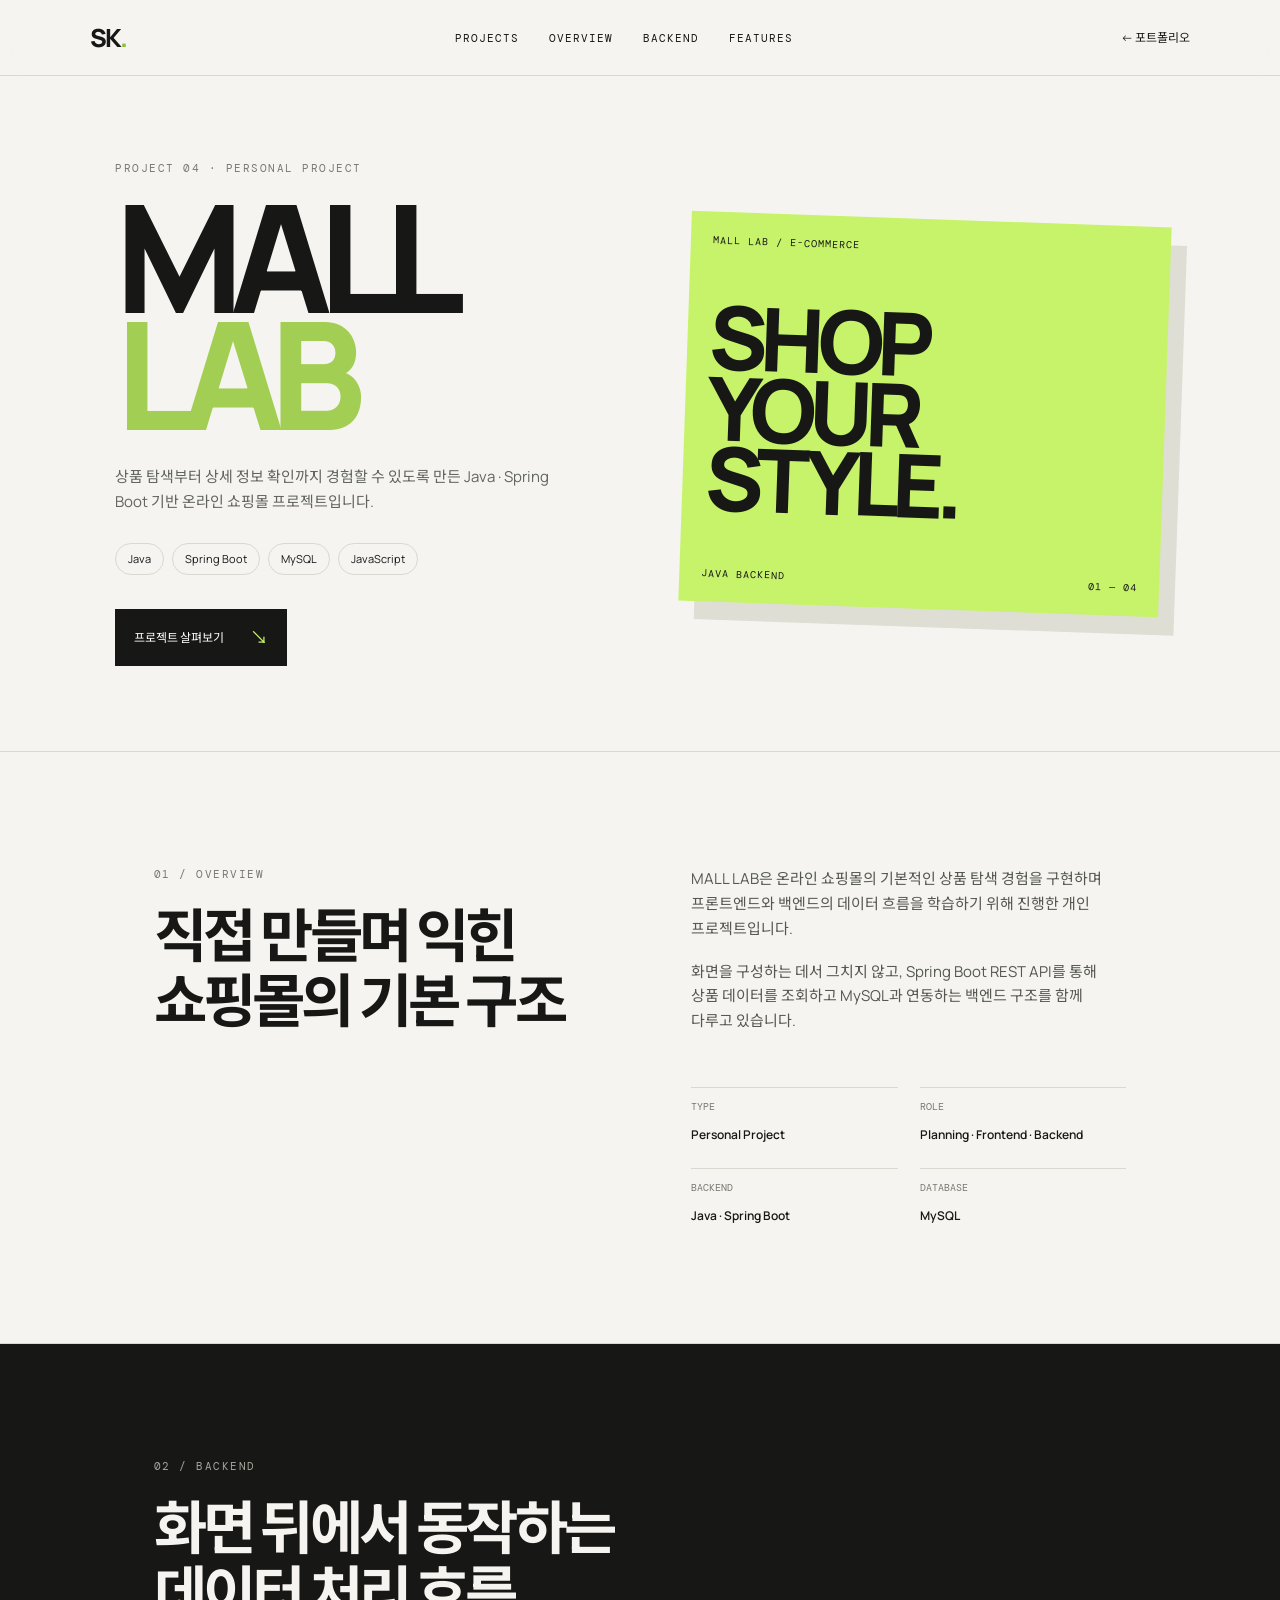
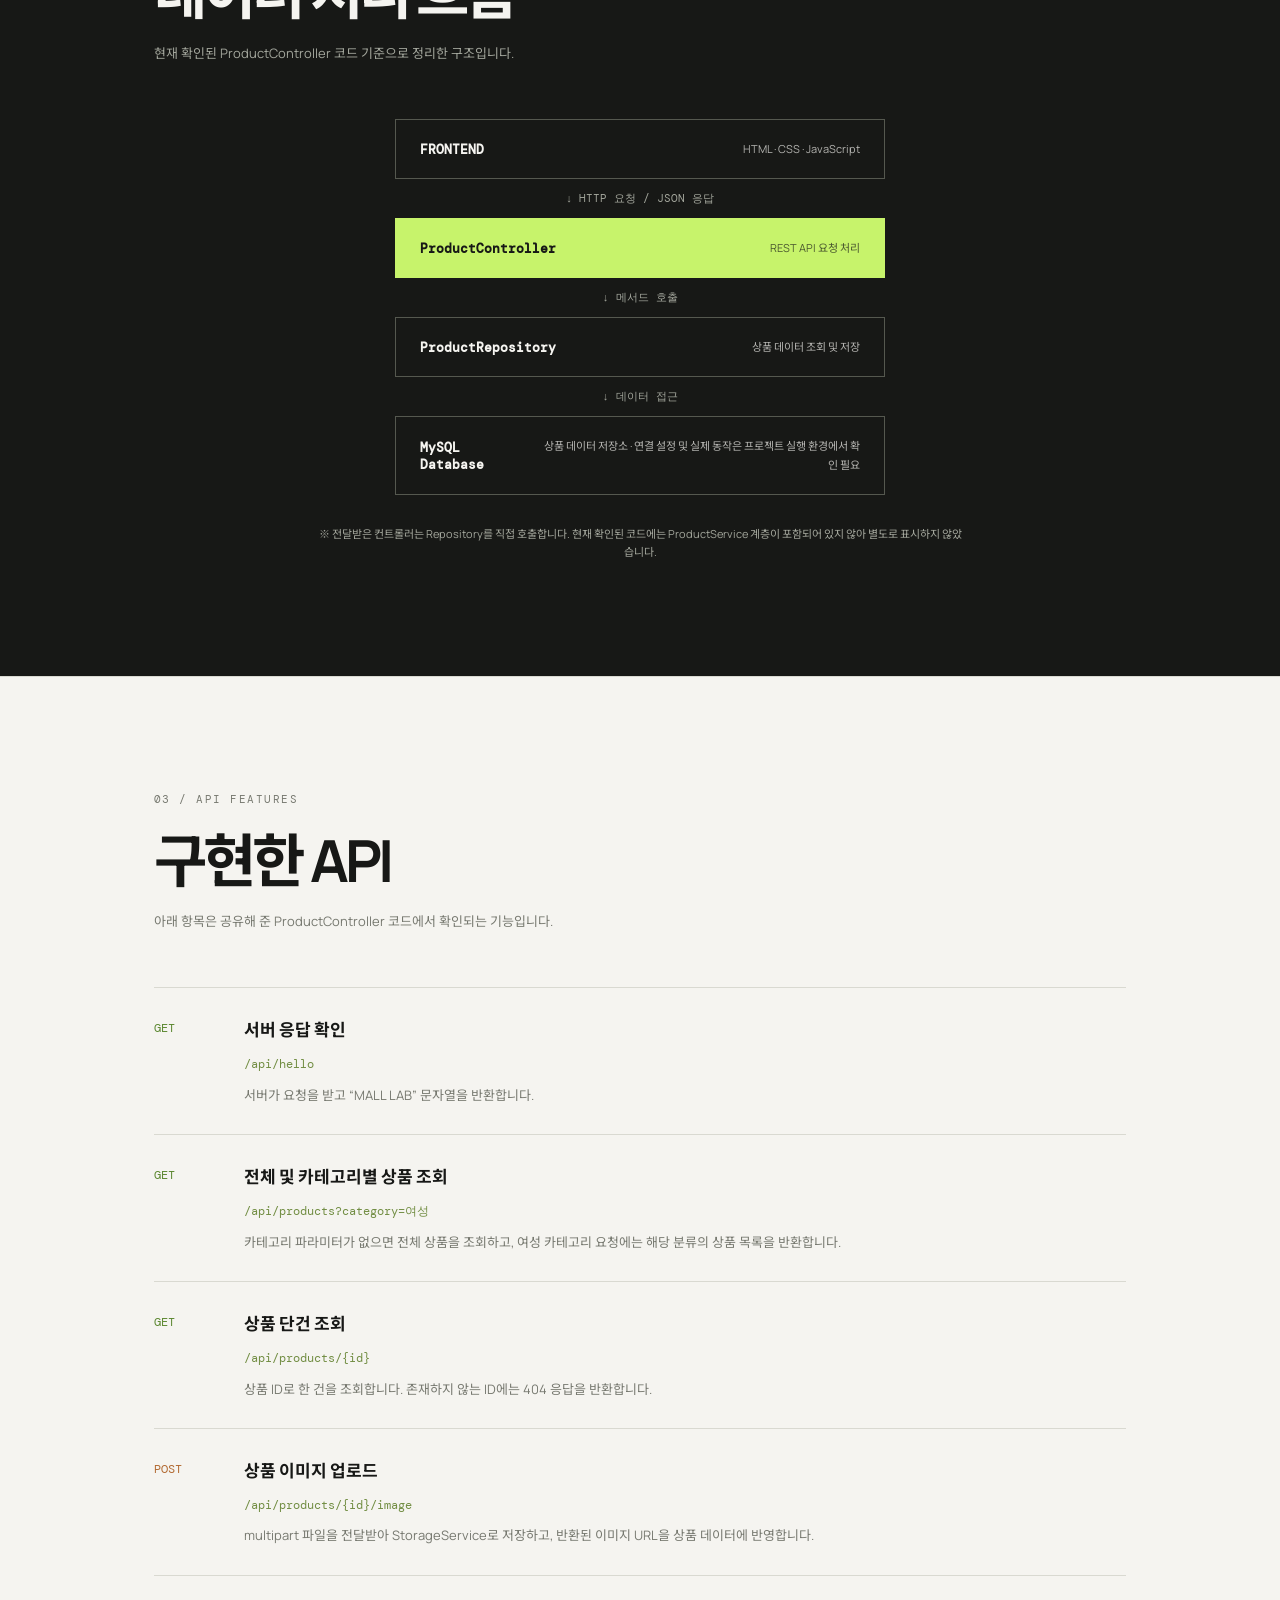
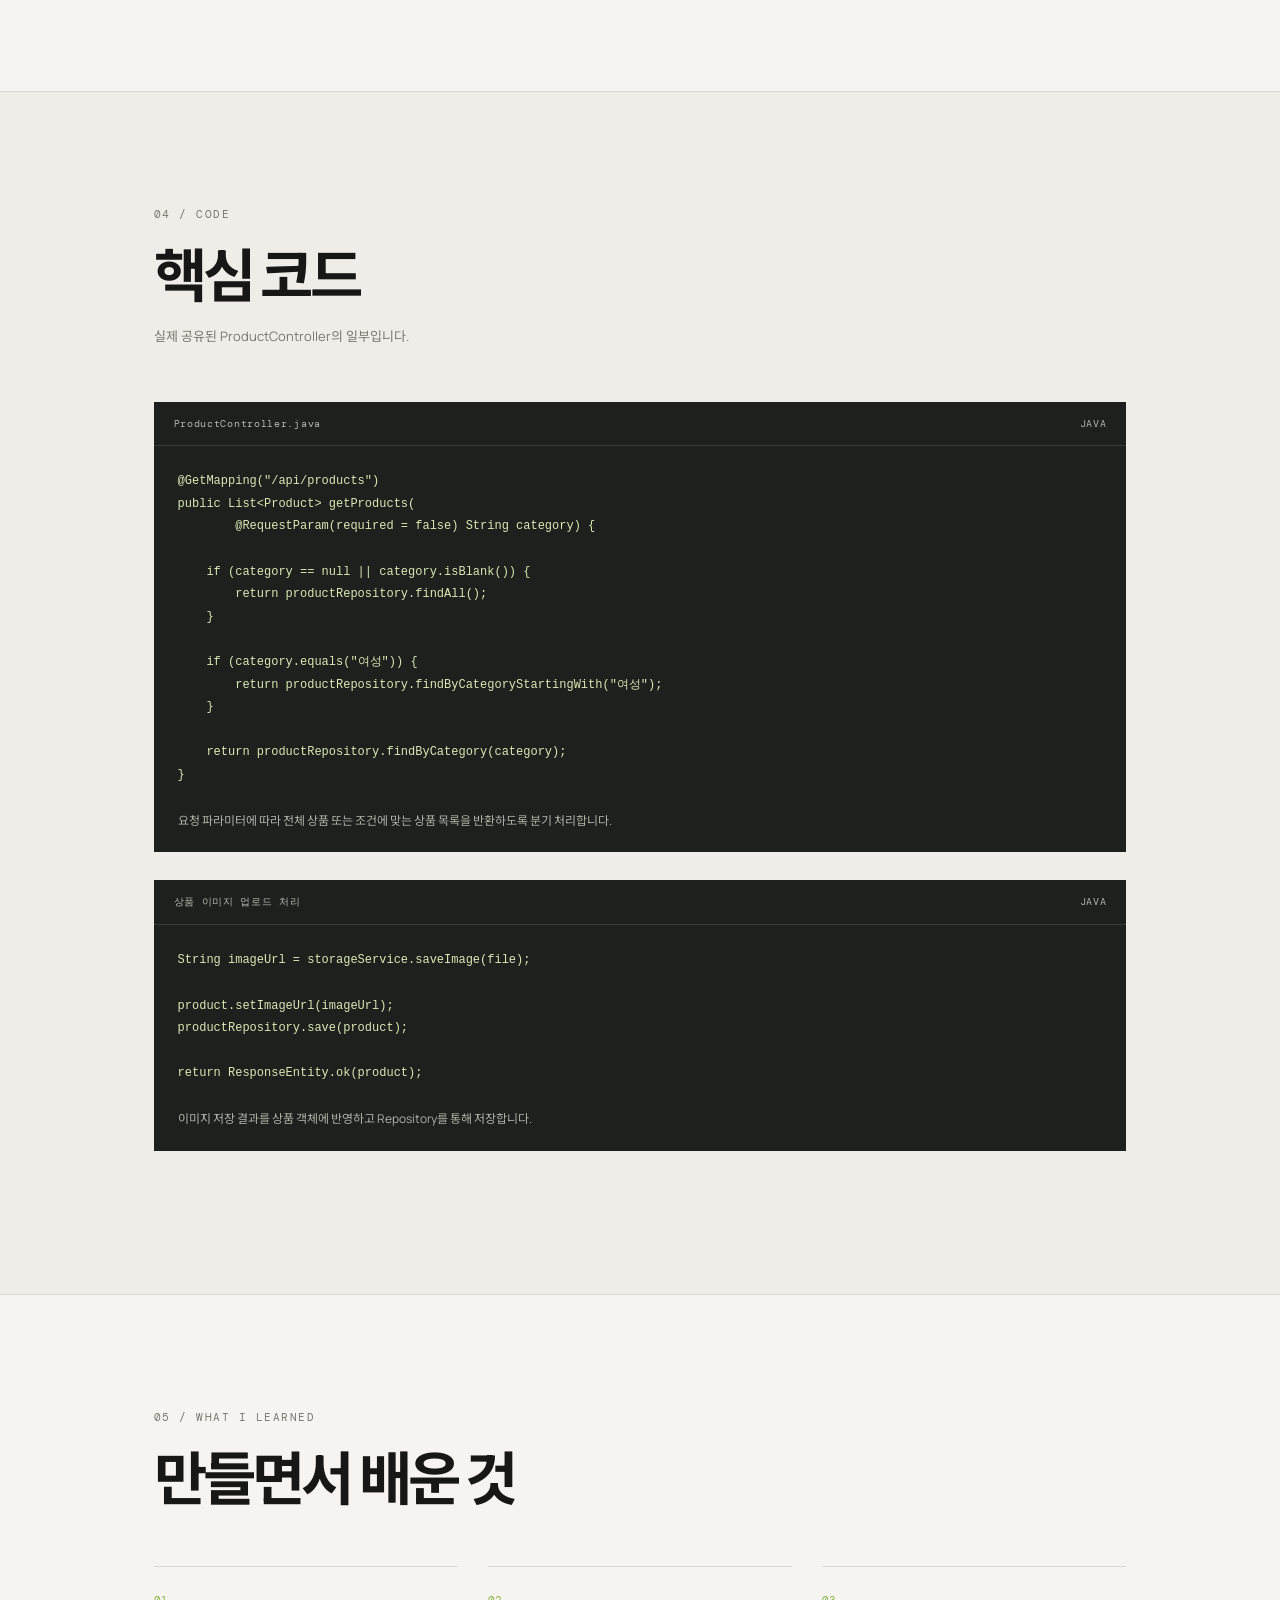
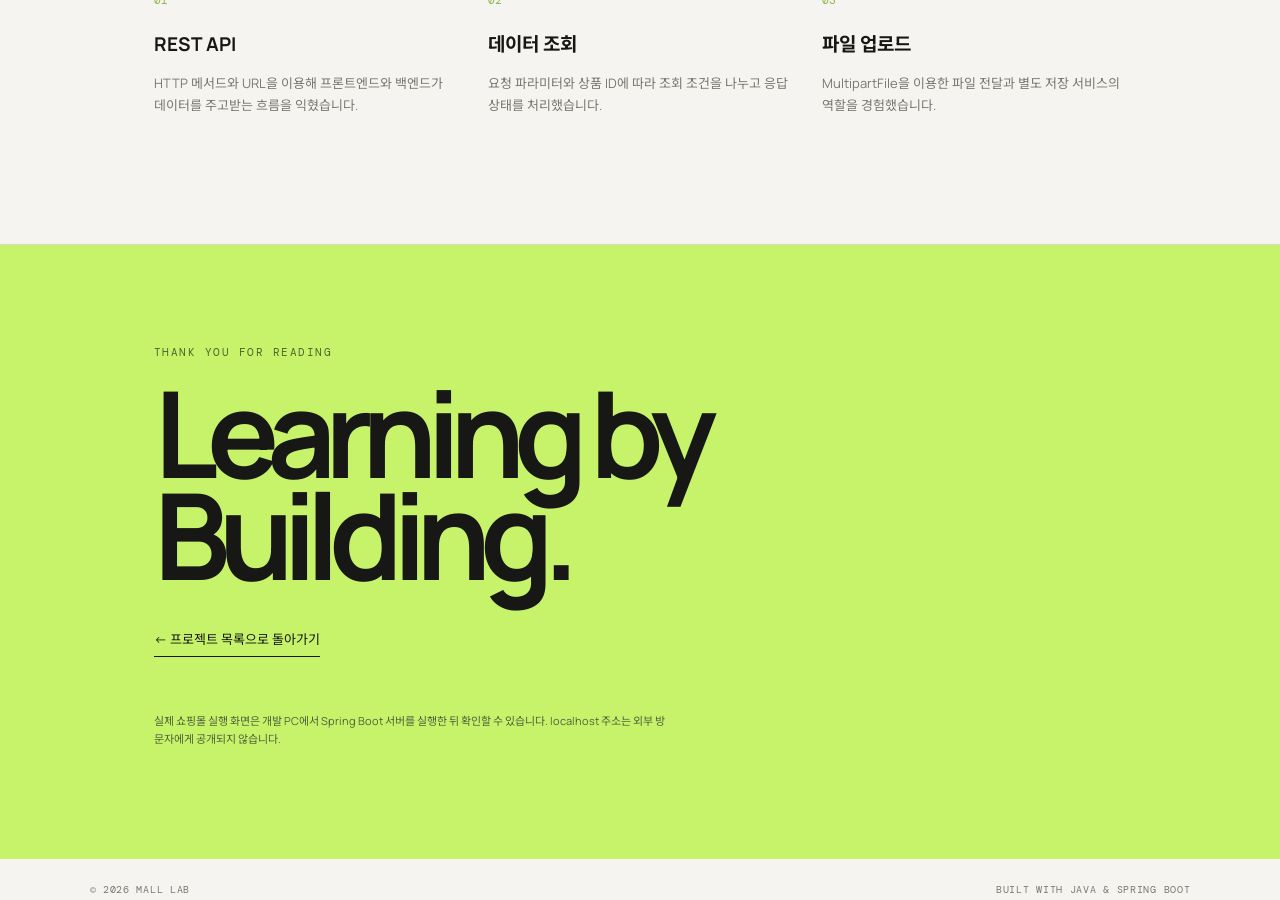
==== malllab.html @ 748548b7 "Add files via upload" ====
<!DOCTYPE html>
<html lang="ko">
<head>
  <meta charset="UTF-8">
  <meta name="viewport" content="width=device-width, initial-scale=1.0">
  <meta name="description" content="MALL LAB - Java Spring Boot 기반 온라인 쇼핑몰 포트폴리오">
  <title>MALL LAB | Project Detail</title>
  <link rel="stylesheet" href="malllab.css">
</head>
<body>
  <header class="site-header">
    <a class="brand" href="index.html" aria-label="포트폴리오 홈">SK<span>.</span></a>
    <nav>
      <a href="index.html#projects">PROJECTS</a>
      <a href="#overview">OVERVIEW</a>
      <a href="#backend">BACKEND</a>
      <a href="#features">FEATURES</a>
    </nav>
    <a class="back-link" href="index.html#projects">← 포트폴리오</a>
  </header>

  <main>
    <section class="hero">
      <div class="hero-copy">
        <p class="eyebrow">PROJECT 04 · PERSONAL PROJECT</p>
        <h1>MALL<br><span>LAB</span></h1>
        <p class="hero-description">
          상품 탐색부터 상세 정보 확인까지 경험할 수 있도록 만든
          Java · Spring Boot 기반 온라인 쇼핑몰 프로젝트입니다.
        </p>
        <div class="hero-tags">
          <span>Java</span><span>Spring Boot</span><span>MySQL</span><span>JavaScript</span>
        </div>
        <a class="primary-link" href="#overview">프로젝트 살펴보기 <span>↘</span></a>
      </div>
      <div class="hero-art" aria-label="MALL LAB 프로젝트 타이포그래피">
        <div class="art-top">MALL LAB / E-COMMERCE</div>
        <div class="art-word">SHOP<br>YOUR<br>STYLE.</div>
        <div class="art-bottom"><span>JAVA BACKEND</span><span>01 — 04</span></div>
      </div>
    </section>

    <section class="section intro" id="overview">
      <div class="section-heading">
        <p class="eyebrow">01 / OVERVIEW</p>
        <h2>직접 만들며 익힌<br>쇼핑몰의 기본 구조</h2>
      </div>
      <div class="intro-copy">
        <p>
          MALL LAB은 온라인 쇼핑몰의 기본적인 상품 탐색 경험을 구현하며
          프론트엔드와 백엔드의 데이터 흐름을 학습하기 위해 진행한 개인 프로젝트입니다.
        </p>
        <p>
          화면을 구성하는 데서 그치지 않고, Spring Boot REST API를 통해
          상품 데이터를 조회하고 MySQL과 연동하는 백엔드 구조를 함께 다루고 있습니다.
        </p>
      </div>
      <div class="meta-grid">
        <div><span>TYPE</span><strong>Personal Project</strong></div>
        <div><span>ROLE</span><strong>Planning · Frontend · Backend</strong></div>
        <div><span>BACKEND</span><strong>Java · Spring Boot</strong></div>
        <div><span>DATABASE</span><strong>MySQL</strong></div>
      </div>
    </section>

    <section class="section dark-section" id="backend">
      <div class="section-heading">
        <p class="eyebrow">02 / BACKEND</p>
        <h2>화면 뒤에서 동작하는<br>데이터 처리 흐름</h2>
        <p class="section-lead">현재 확인된 ProductController 코드 기준으로 정리한 구조입니다.</p>
      </div>
      <div class="architecture">
        <div class="arch-node"><b>FRONTEND</b><small>HTML · CSS · JavaScript</small></div>
        <div class="arch-arrow">↓ HTTP 요청 / JSON 응답</div>
        <div class="arch-node active"><b>ProductController</b><small>REST API 요청 처리</small></div>
        <div class="arch-arrow">↓ 메서드 호출</div>
        <div class="arch-node"><b>ProductRepository</b><small>상품 데이터 조회 및 저장</small></div>
        <div class="arch-arrow">↓ 데이터 접근</div>
        <div class="arch-node"><b>MySQL Database</b><small>상품 데이터 저장소 · 연결 설정 및 실제 동작은 프로젝트 실행 환경에서 확인 필요</small></div>
      </div>
      <p class="note">※ 전달받은 컨트롤러는 Repository를 직접 호출합니다. 현재 확인된 코드에는 ProductService 계층이 포함되어 있지 않아 별도로 표시하지 않았습니다.</p>
    </section>

    <section class="section" id="features">
      <div class="section-heading">
        <p class="eyebrow">03 / API FEATURES</p>
        <h2>구현한 API</h2>
        <p class="section-lead">아래 항목은 공유해 준 ProductController 코드에서 확인되는 기능입니다.</p>
      </div>
      <div class="api-list">
        <article class="api-card">
          <div class="api-method">GET</div>
          <div><h3>서버 응답 확인</h3><code>/api/hello</code><p>서버가 요청을 받고 “MALL LAB” 문자열을 반환합니다.</p></div>
        </article>
        <article class="api-card">
          <div class="api-method">GET</div>
          <div><h3>전체 및 카테고리별 상품 조회</h3><code>/api/products?category=여성</code><p>카테고리 파라미터가 없으면 전체 상품을 조회하고, 여성 카테고리 요청에는 해당 분류의 상품 목록을 반환합니다.</p></div>
        </article>
        <article class="api-card">
          <div class="api-method">GET</div>
          <div><h3>상품 단건 조회</h3><code>/api/products/{id}</code><p>상품 ID로 한 건을 조회합니다. 존재하지 않는 ID에는 404 응답을 반환합니다.</p></div>
        </article>
        <article class="api-card">
          <div class="api-method post">POST</div>
          <div><h3>상품 이미지 업로드</h3><code>/api/products/{id}/image</code><p>multipart 파일을 전달받아 StorageService로 저장하고, 반환된 이미지 URL을 상품 데이터에 반영합니다.</p></div>
        </article>
      </div>
    </section>

    <section class="section code-section">
      <div class="section-heading">
        <p class="eyebrow">04 / CODE</p>
        <h2>핵심 코드</h2>
        <p class="section-lead">실제 공유된 ProductController의 일부입니다.</p>
      </div>
      <div class="code-card">
        <div class="code-title"><span>ProductController.java</span><span>JAVA</span></div>
        <pre><code>@GetMapping("/api/products")
public List&lt;Product&gt; getProducts(
        @RequestParam(required = false) String category) {

    if (category == null || category.isBlank()) {
        return productRepository.findAll();
    }

    if (category.equals("여성")) {
        return productRepository.findByCategoryStartingWith("여성");
    }

    return productRepository.findByCategory(category);
}</code></pre>
        <p>요청 파라미터에 따라 전체 상품 또는 조건에 맞는 상품 목록을 반환하도록 분기 처리합니다.</p>
      </div>
      <div class="code-card">
        <div class="code-title"><span>상품 이미지 업로드 처리</span><span>JAVA</span></div>
        <pre><code>String imageUrl = storageService.saveImage(file);

product.setImageUrl(imageUrl);
productRepository.save(product);

return ResponseEntity.ok(product);</code></pre>
        <p>이미지 저장 결과를 상품 객체에 반영하고 Repository를 통해 저장합니다.</p>
      </div>
    </section>

    <section class="section learning">
      <div class="section-heading">
        <p class="eyebrow">05 / WHAT I LEARNED</p>
        <h2>만들면서 배운 것</h2>
      </div>
      <div class="learning-grid">
        <article><span>01</span><h3>REST API</h3><p>HTTP 메서드와 URL을 이용해 프론트엔드와 백엔드가 데이터를 주고받는 흐름을 익혔습니다.</p></article>
        <article><span>02</span><h3>데이터 조회</h3><p>요청 파라미터와 상품 ID에 따라 조회 조건을 나누고 응답 상태를 처리했습니다.</p></article>
        <article><span>03</span><h3>파일 업로드</h3><p>MultipartFile을 이용한 파일 전달과 별도 저장 서비스의 역할을 경험했습니다.</p></article>
      </div>
    </section>

    <section class="closing">
      <p class="eyebrow">THANK YOU FOR READING</p>
      <h2>Learning by<br>Building.</h2>
      <a href="index.html#projects">← 프로젝트 목록으로 돌아가기</a>
      <p class="local-note">실제 쇼핑몰 실행 화면은 개발 PC에서 Spring Boot 서버를 실행한 뒤 확인할 수 있습니다. localhost 주소는 외부 방문자에게 공개되지 않습니다.</p>
    </section>
  </main>
  <footer><span>© 2026 MALL LAB</span><span>BUILT WITH JAVA & SPRING BOOT</span></footer>
  <script src="malllab.js"></script>
</body>
</html>
---- malllab.css ----
@import url('https://fonts.googleapis.com/css2?family=DM+Mono:wght@400;500&family=Manrope:wght@400;500;600;700;800&family=Noto+Sans+KR:wght@400;500;600;700;800&display=swap');

:root{--bg:#f5f4f0;--ink:#171816;--muted:#777970;--line:#d9d9d1;--accent:#c7f36b;--dark:#171816}
*{box-sizing:border-box}
html{scroll-behavior:smooth}
body{margin:0;background:var(--bg);color:var(--ink);font-family:Manrope,'Noto Sans KR',sans-serif;line-height:1.65}
a{color:inherit;text-decoration:none}
.site-header{height:76px;padding:0 7vw;display:flex;align-items:center;justify-content:space-between;border-bottom:1px solid var(--line);position:sticky;top:0;background:rgba(245,244,240,.92);backdrop-filter:blur(12px);z-index:10}
.brand{font-size:25px;font-weight:800;letter-spacing:-2px}.brand span{color:#8bbd35}
.site-header nav{display:flex;gap:30px;font:11px 'DM Mono',monospace;letter-spacing:1px}
.site-header nav a,.back-link{transition:opacity .2s}.site-header nav a:hover,.back-link:hover{opacity:.5}
.back-link{font-size:12px}
.hero{min-height:610px;padding:85px 9vw;display:grid;grid-template-columns:1fr 1fr;gap:7vw;align-items:center;border-bottom:1px solid var(--line)}
.eyebrow{font:11px 'DM Mono',monospace;letter-spacing:1.5px;color:var(--muted);margin:0 0 22px}
.hero h1{font-size:clamp(76px,12vw,150px);line-height:.78;letter-spacing:-.095em;margin:0 0 34px;font-weight:800}
.hero h1 span{color:#a2ce54}
.hero-description{max-width:440px;color:#62655e;font-size:15px;word-break:keep-all}
.hero-tags{display:flex;flex-wrap:wrap;gap:8px;margin:28px 0 34px}
.hero-tags span{border:1px solid var(--line);border-radius:30px;padding:6px 12px;font-size:11px}
.primary-link{display:inline-flex;gap:26px;align-items:center;background:var(--ink);color:white;padding:14px 19px;font-size:12px}
.primary-link span{color:var(--accent);font-size:18px}
.hero-art{height:390px;background:var(--accent);padding:22px;display:flex;flex-direction:column;justify-content:space-between;transform:rotate(2deg);box-shadow:16px 18px 0 #deded5}
.art-top,.art-bottom{font:10px 'DM Mono',monospace;letter-spacing:1px;display:flex;justify-content:space-between}
.art-word{font-size:clamp(48px,7vw,88px);line-height:.8;letter-spacing:-.09em;font-weight:800}
.section{padding:115px 12vw;border-bottom:1px solid var(--line)}
.section-heading{margin-bottom:55px}
.section-heading h2{font-size:clamp(34px,5vw,58px);line-height:1.12;letter-spacing:-.065em;margin:0;font-weight:700}
.section-lead{color:var(--muted);font-size:13px;margin:18px 0 0}
.intro{display:grid;grid-template-columns:1fr 1fr;column-gap:8vw}
.intro .section-heading{grid-row:span 2}
.intro-copy p{font-size:15px;color:#55584f;word-break:keep-all;margin:0 0 18px}
.meta-grid{grid-column:2;display:grid;grid-template-columns:1fr 1fr;gap:22px;margin-top:35px}
.meta-grid div{border-top:1px solid var(--line);padding-top:12px}
.meta-grid span{display:block;font:10px 'DM Mono',monospace;color:var(--muted);margin-bottom:7px}
.meta-grid strong{font-size:12px;font-weight:600}
.dark-section{background:var(--dark);color:#f5f4f0}
.dark-section .eyebrow,.dark-section .section-lead{color:#a3a69c}
.architecture{max-width:650px;margin:0 auto;display:flex;flex-direction:column;align-items:center}
.arch-node{width:min(100%,490px);padding:20px 24px;border:1px solid #55584f;display:flex;align-items:center;justify-content:space-between;gap:15px}
.arch-node.active{background:var(--accent);border-color:var(--accent);color:var(--ink)}
.arch-node b{font:600 13px 'DM Mono',monospace}
.arch-node small{font-size:11px;color:inherit;opacity:.7;text-align:right}
.arch-arrow{font:11px 'DM Mono',monospace;color:#a3a69c;padding:12px}
.note{font-size:11px;color:#a3a69c;text-align:center;margin:30px auto 0;max-width:650px}
.api-list{border-top:1px solid var(--line)}
.api-card{display:grid;grid-template-columns:70px 1fr;gap:20px;padding:28px 0;border-bottom:1px solid var(--line)}
.api-method{font:12px 'DM Mono',monospace;color:#5b8730;padding-top:4px}.api-method.post{color:#b26a32}
.api-card h3{font-size:17px;margin:0 0 5px}.api-card code{font:12px 'DM Mono',monospace;color:#718d42;word-break:break-all}
.api-card p{font-size:13px;color:var(--muted);margin:9px 0 0}
.code-section{background:#eeede7}
.code-card{background:#1d201c;color:#e9eadf;margin:18px 0 28px;overflow:hidden}
.code-title{padding:15px 20px;border-bottom:1px solid #393d35;display:flex;justify-content:space-between;font:10px 'DM Mono',monospace;color:#b7b9af;letter-spacing:.7px}
.code-card pre{padding:24px;margin:0;overflow-x:auto;font:12px/1.8 'DM Mono',monospace}
.code-card code{color:#d9e8b6}
.code-card p{padding:0 24px 22px;margin:0;color:#aeb1a6;font-size:12px}
.learning-grid{display:grid;grid-template-columns:repeat(3,1fr);gap:30px}
.learning-grid article{border-top:1px solid var(--line);padding-top:18px}
.learning-grid span{font:11px 'DM Mono',monospace;color:#8ab447}
.learning-grid h3{font-size:19px;margin:18px 0 8px}
.learning-grid p{font-size:13px;color:var(--muted);word-break:keep-all}
.closing{background:var(--accent);padding:100px 12vw}
.closing .eyebrow{color:#4f652f}.closing h2{font-size:clamp(60px,10vw,120px);line-height:.85;letter-spacing:-.09em;margin:0 0 40px}
.closing>a{display:inline-block;border-bottom:1px solid var(--ink);padding-bottom:5px;font-size:13px}
.local-note{font-size:11px;color:#52613c;margin-top:55px;max-width:520px}
footer{padding:24px 7vw;display:flex;justify-content:space-between;font:10px 'DM Mono',monospace;color:var(--muted);letter-spacing:.7px}
@media(max-width:760px){.site-header{padding:0 5vw;height:66px}.site-header nav{gap:12px;font-size:9px}.back-link{display:none}.hero{padding:70px 7vw;grid-template-columns:1fr;gap:55px}.hero-art{height:300px}.section{padding:80px 7vw}.intro{display:block}.intro-copy{margin-top:35px}.meta-grid{margin-top:35px}.arch-node{align-items:flex-start;flex-direction:column}.arch-node small{text-align:left}.learning-grid{grid-template-columns:1fr;gap:20px}.closing{padding:80px 7vw}footer{padding:20px 5vw;font-size:8px}}
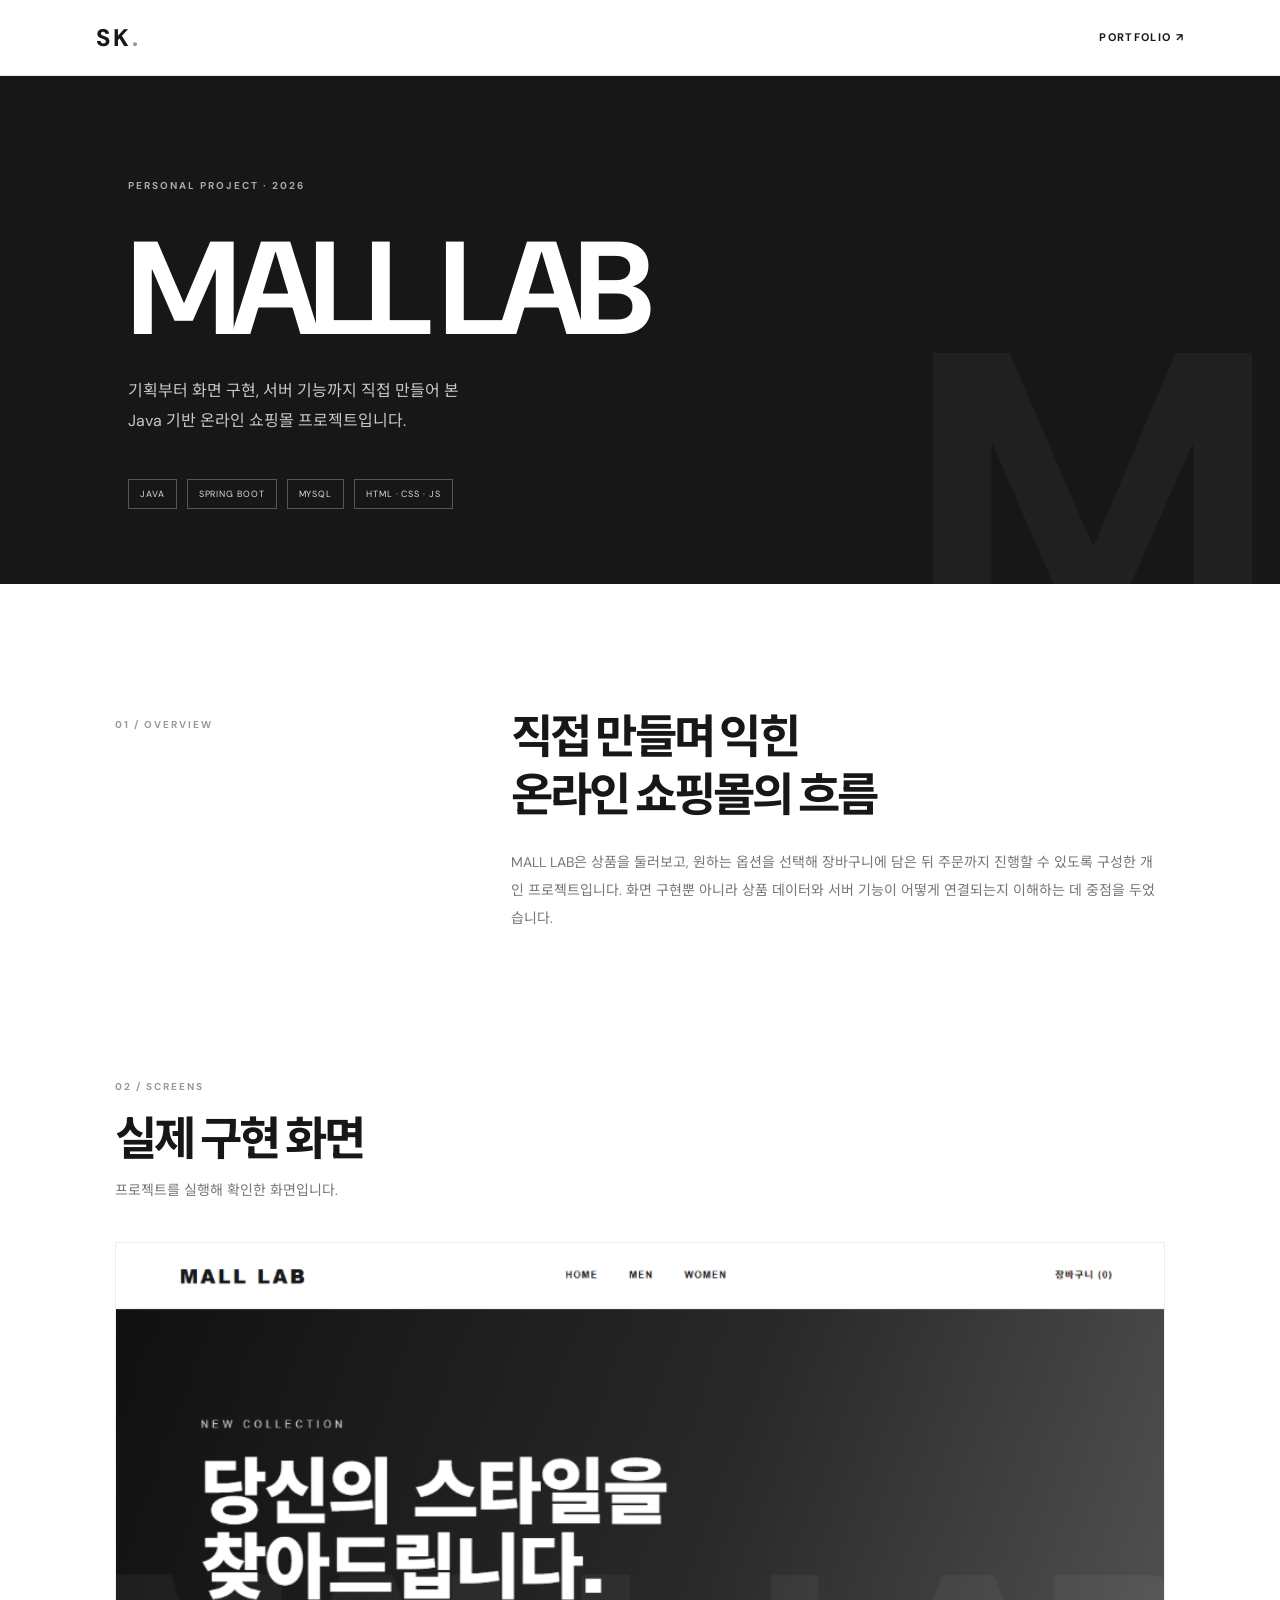
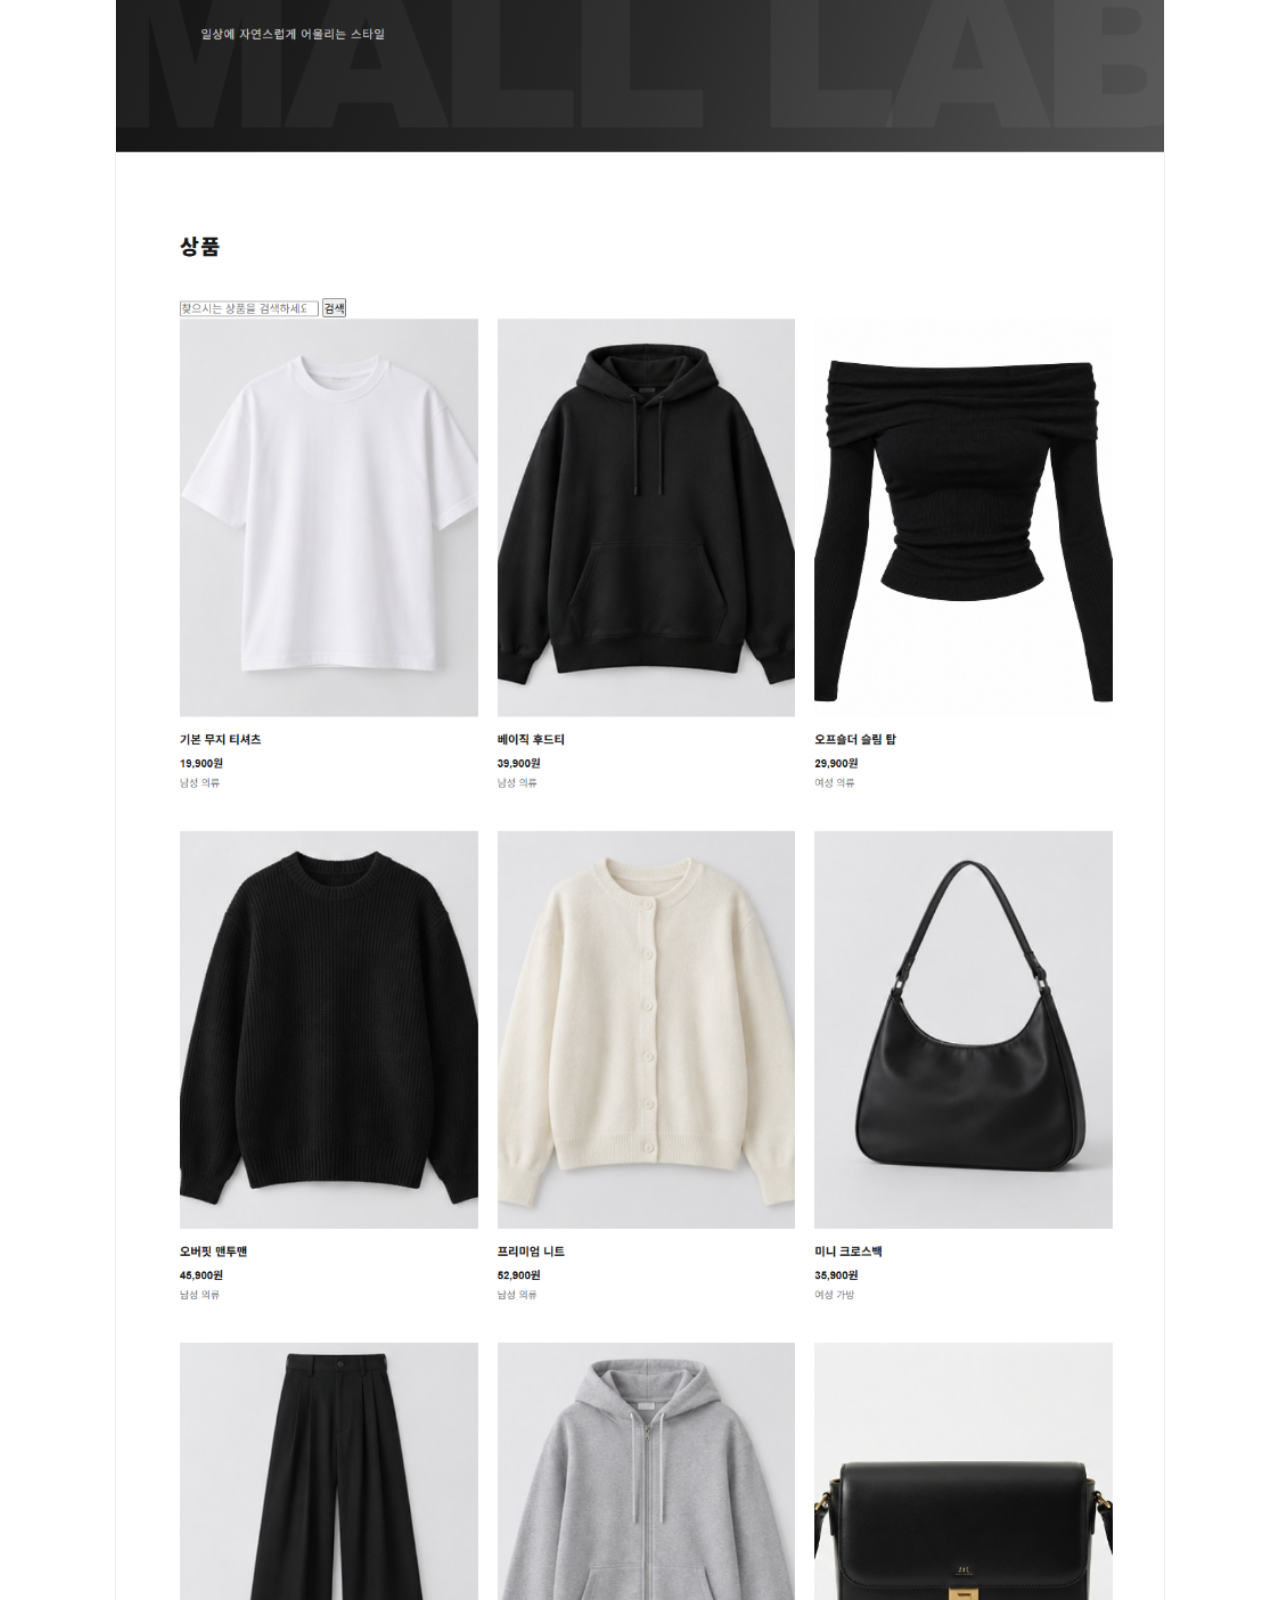
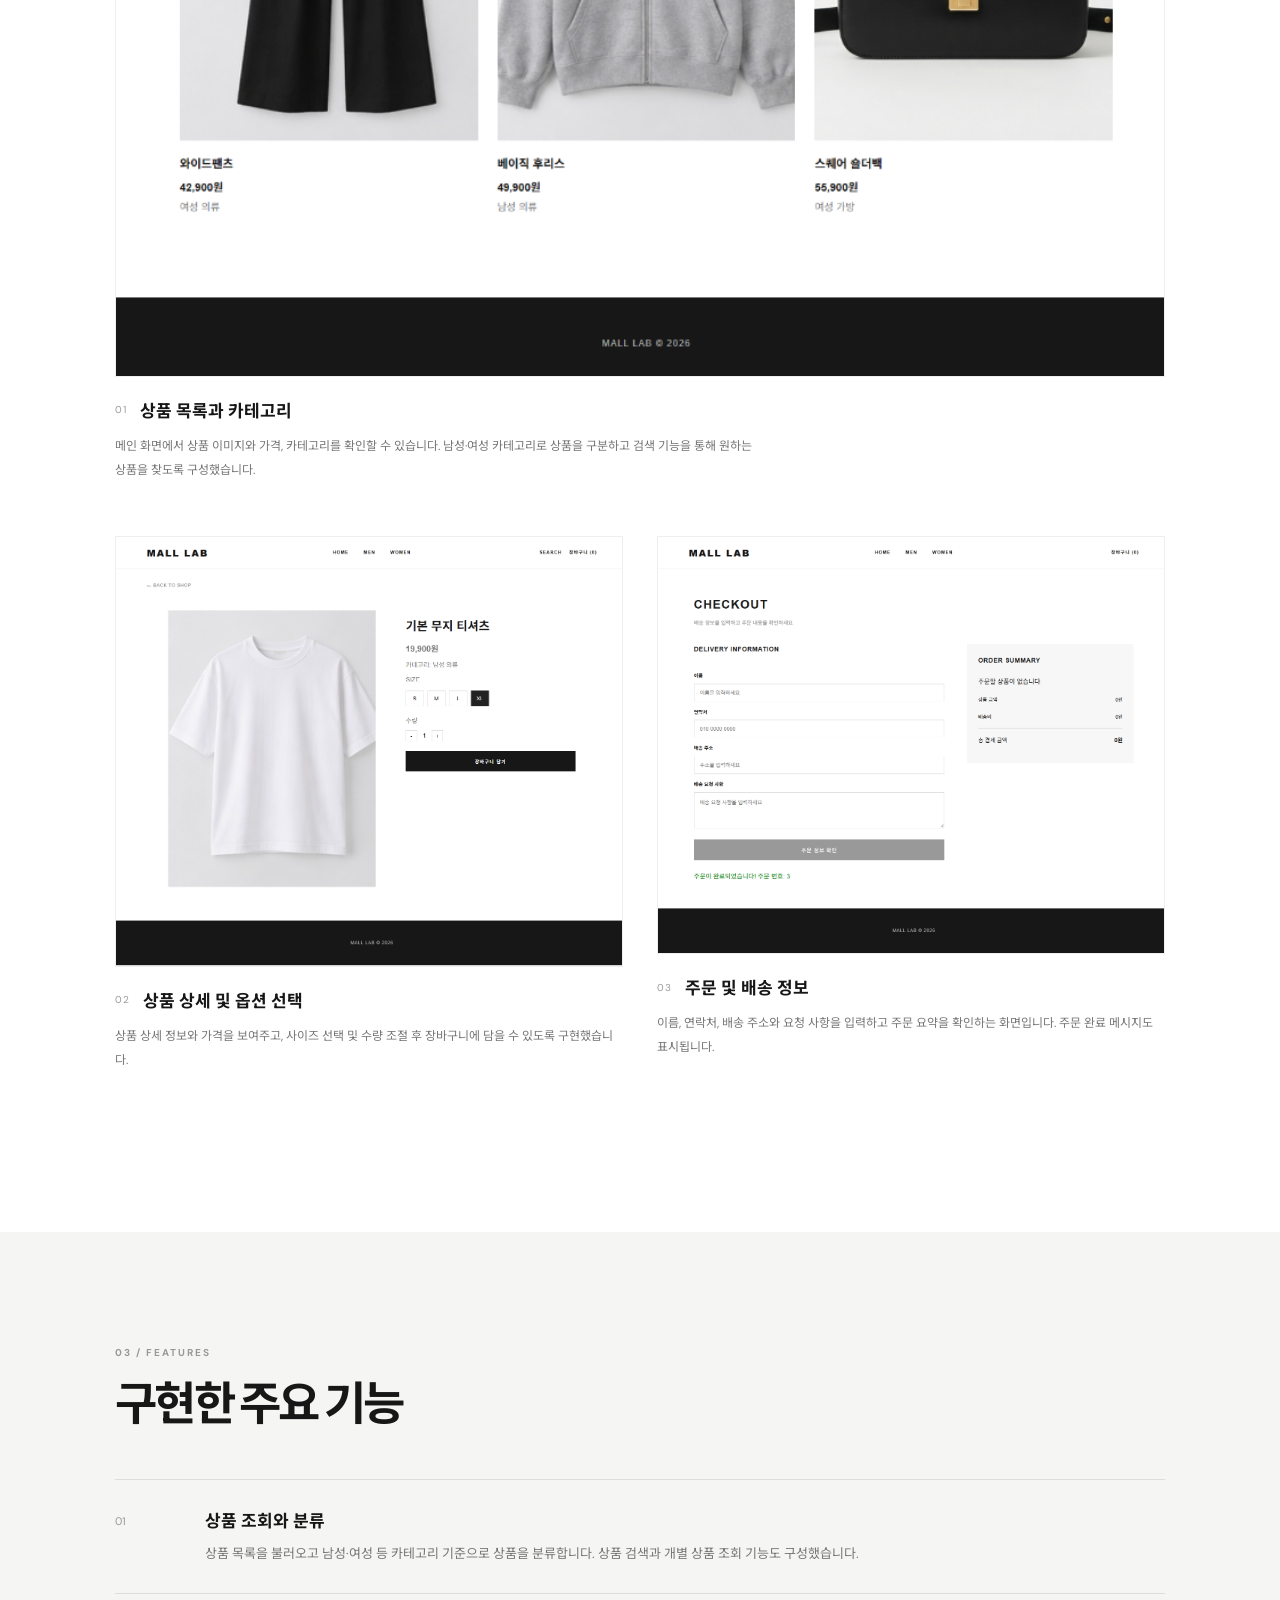
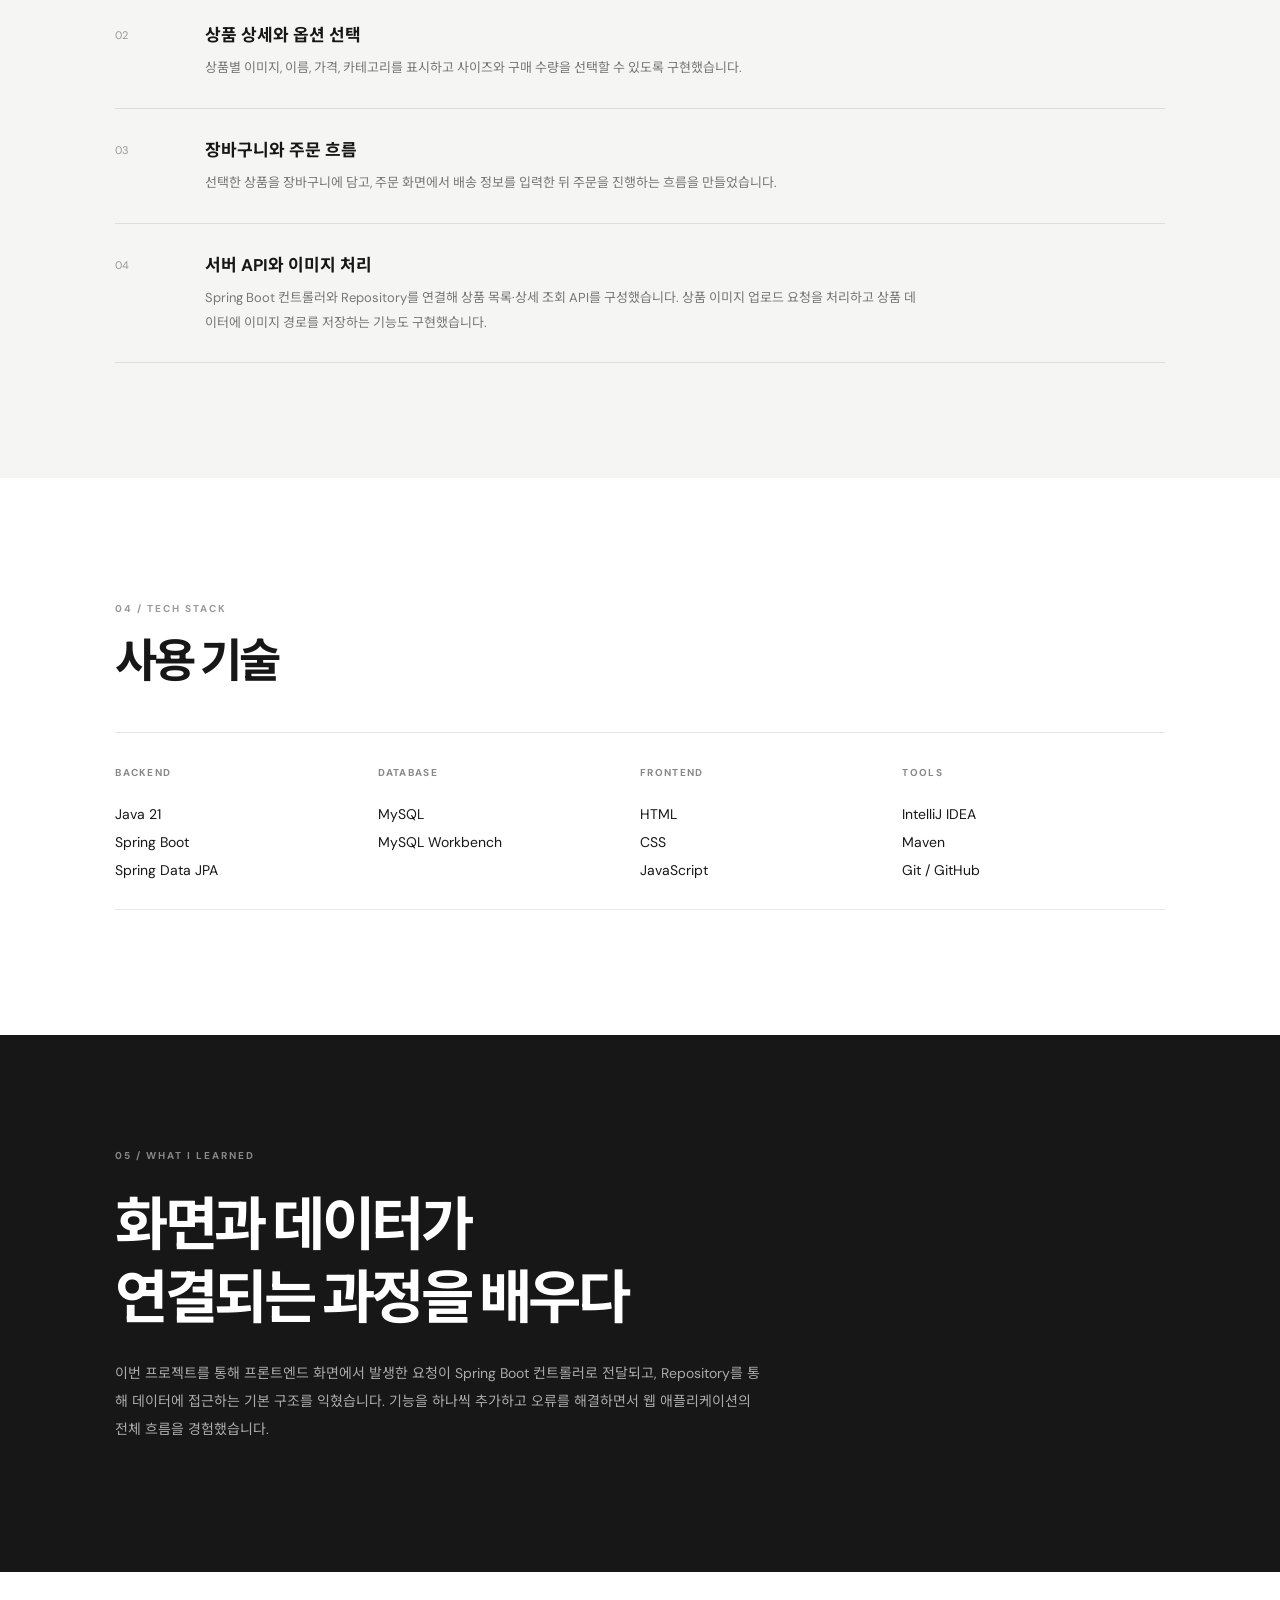
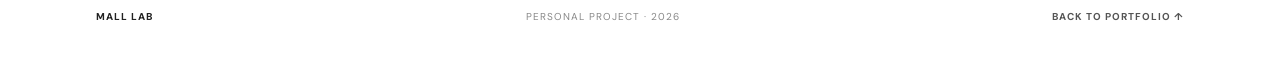
==== commit efd8e77c: "Add files via upload" ====
--- a/malllab.html
+++ b/malllab.html
@@ -1,168 +1,29 @@
 <!DOCTYPE html>
-<html lang="ko">
-<head>
-  <meta charset="UTF-8">
-  <meta name="viewport" content="width=device-width, initial-scale=1.0">
-  <meta name="description" content="MALL LAB - Java Spring Boot 기반 온라인 쇼핑몰 포트폴리오">
-  <title>MALL LAB | Project Detail</title>
-  <link rel="stylesheet" href="malllab.css">
-</head>
-<body>
-  <header class="site-header">
-    <a class="brand" href="index.html" aria-label="포트폴리오 홈">SK<span>.</span></a>
-    <nav>
-      <a href="index.html#projects">PROJECTS</a>
-      <a href="#overview">OVERVIEW</a>
-      <a href="#backend">BACKEND</a>
-      <a href="#features">FEATURES</a>
-    </nav>
-    <a class="back-link" href="index.html#projects">← 포트폴리오</a>
-  </header>
-
-  <main>
-    <section class="hero">
-      <div class="hero-copy">
-        <p class="eyebrow">PROJECT 04 · PERSONAL PROJECT</p>
-        <h1>MALL<br><span>LAB</span></h1>
-        <p class="hero-description">
-          상품 탐색부터 상세 정보 확인까지 경험할 수 있도록 만든
-          Java · Spring Boot 기반 온라인 쇼핑몰 프로젝트입니다.
-        </p>
-        <div class="hero-tags">
-          <span>Java</span><span>Spring Boot</span><span>MySQL</span><span>JavaScript</span>
-        </div>
-        <a class="primary-link" href="#overview">프로젝트 살펴보기 <span>↘</span></a>
-      </div>
-      <div class="hero-art" aria-label="MALL LAB 프로젝트 타이포그래피">
-        <div class="art-top">MALL LAB / E-COMMERCE</div>
-        <div class="art-word">SHOP<br>YOUR<br>STYLE.</div>
-        <div class="art-bottom"><span>JAVA BACKEND</span><span>01 — 04</span></div>
-      </div>
-    </section>
-
-    <section class="section intro" id="overview">
-      <div class="section-heading">
-        <p class="eyebrow">01 / OVERVIEW</p>
-        <h2>직접 만들며 익힌<br>쇼핑몰의 기본 구조</h2>
-      </div>
-      <div class="intro-copy">
-        <p>
-          MALL LAB은 온라인 쇼핑몰의 기본적인 상품 탐색 경험을 구현하며
-          프론트엔드와 백엔드의 데이터 흐름을 학습하기 위해 진행한 개인 프로젝트입니다.
-        </p>
-        <p>
-          화면을 구성하는 데서 그치지 않고, Spring Boot REST API를 통해
-          상품 데이터를 조회하고 MySQL과 연동하는 백엔드 구조를 함께 다루고 있습니다.
-        </p>
-      </div>
-      <div class="meta-grid">
-        <div><span>TYPE</span><strong>Personal Project</strong></div>
-        <div><span>ROLE</span><strong>Planning · Frontend · Backend</strong></div>
-        <div><span>BACKEND</span><strong>Java · Spring Boot</strong></div>
-        <div><span>DATABASE</span><strong>MySQL</strong></div>
-      </div>
-    </section>
-
-    <section class="section dark-section" id="backend">
-      <div class="section-heading">
-        <p class="eyebrow">02 / BACKEND</p>
-        <h2>화면 뒤에서 동작하는<br>데이터 처리 흐름</h2>
-        <p class="section-lead">현재 확인된 ProductController 코드 기준으로 정리한 구조입니다.</p>
-      </div>
-      <div class="architecture">
-        <div class="arch-node"><b>FRONTEND</b><small>HTML · CSS · JavaScript</small></div>
-        <div class="arch-arrow">↓ HTTP 요청 / JSON 응답</div>
-        <div class="arch-node active"><b>ProductController</b><small>REST API 요청 처리</small></div>
-        <div class="arch-arrow">↓ 메서드 호출</div>
-        <div class="arch-node"><b>ProductRepository</b><small>상품 데이터 조회 및 저장</small></div>
-        <div class="arch-arrow">↓ 데이터 접근</div>
-        <div class="arch-node"><b>MySQL Database</b><small>상품 데이터 저장소 · 연결 설정 및 실제 동작은 프로젝트 실행 환경에서 확인 필요</small></div>
-      </div>
-      <p class="note">※ 전달받은 컨트롤러는 Repository를 직접 호출합니다. 현재 확인된 코드에는 ProductService 계층이 포함되어 있지 않아 별도로 표시하지 않았습니다.</p>
-    </section>
-
-    <section class="section" id="features">
-      <div class="section-heading">
-        <p class="eyebrow">03 / API FEATURES</p>
-        <h2>구현한 API</h2>
-        <p class="section-lead">아래 항목은 공유해 준 ProductController 코드에서 확인되는 기능입니다.</p>
-      </div>
-      <div class="api-list">
-        <article class="api-card">
-          <div class="api-method">GET</div>
-          <div><h3>서버 응답 확인</h3><code>/api/hello</code><p>서버가 요청을 받고 “MALL LAB” 문자열을 반환합니다.</p></div>
-        </article>
-        <article class="api-card">
-          <div class="api-method">GET</div>
-          <div><h3>전체 및 카테고리별 상품 조회</h3><code>/api/products?category=여성</code><p>카테고리 파라미터가 없으면 전체 상품을 조회하고, 여성 카테고리 요청에는 해당 분류의 상품 목록을 반환합니다.</p></div>
-        </article>
-        <article class="api-card">
-          <div class="api-method">GET</div>
-          <div><h3>상품 단건 조회</h3><code>/api/products/{id}</code><p>상품 ID로 한 건을 조회합니다. 존재하지 않는 ID에는 404 응답을 반환합니다.</p></div>
-        </article>
-        <article class="api-card">
-          <div class="api-method post">POST</div>
-          <div><h3>상품 이미지 업로드</h3><code>/api/products/{id}/image</code><p>multipart 파일을 전달받아 StorageService로 저장하고, 반환된 이미지 URL을 상품 데이터에 반영합니다.</p></div>
-        </article>
-      </div>
-    </section>
-
-    <section class="section code-section">
-      <div class="section-heading">
-        <p class="eyebrow">04 / CODE</p>
-        <h2>핵심 코드</h2>
-        <p class="section-lead">실제 공유된 ProductController의 일부입니다.</p>
-      </div>
-      <div class="code-card">
-        <div class="code-title"><span>ProductController.java</span><span>JAVA</span></div>
-        <pre><code>@GetMapping("/api/products")
-public List&lt;Product&gt; getProducts(
-        @RequestParam(required = false) String category) {
-
-    if (category == null || category.isBlank()) {
-        return productRepository.findAll();
-    }
-
-    if (category.equals("여성")) {
-        return productRepository.findByCategoryStartingWith("여성");
-    }
-
-    return productRepository.findByCategory(category);
-}</code></pre>
-        <p>요청 파라미터에 따라 전체 상품 또는 조건에 맞는 상품 목록을 반환하도록 분기 처리합니다.</p>
-      </div>
-      <div class="code-card">
-        <div class="code-title"><span>상품 이미지 업로드 처리</span><span>JAVA</span></div>
-        <pre><code>String imageUrl = storageService.saveImage(file);
-
-product.setImageUrl(imageUrl);
-productRepository.save(product);
-
-return ResponseEntity.ok(product);</code></pre>
-        <p>이미지 저장 결과를 상품 객체에 반영하고 Repository를 통해 저장합니다.</p>
-      </div>
-    </section>
-
-    <section class="section learning">
-      <div class="section-heading">
-        <p class="eyebrow">05 / WHAT I LEARNED</p>
-        <h2>만들면서 배운 것</h2>
-      </div>
-      <div class="learning-grid">
-        <article><span>01</span><h3>REST API</h3><p>HTTP 메서드와 URL을 이용해 프론트엔드와 백엔드가 데이터를 주고받는 흐름을 익혔습니다.</p></article>
-        <article><span>02</span><h3>데이터 조회</h3><p>요청 파라미터와 상품 ID에 따라 조회 조건을 나누고 응답 상태를 처리했습니다.</p></article>
-        <article><span>03</span><h3>파일 업로드</h3><p>MultipartFile을 이용한 파일 전달과 별도 저장 서비스의 역할을 경험했습니다.</p></article>
-      </div>
-    </section>
-
-    <section class="closing">
-      <p class="eyebrow">THANK YOU FOR READING</p>
-      <h2>Learning by<br>Building.</h2>
-      <a href="index.html#projects">← 프로젝트 목록으로 돌아가기</a>
-      <p class="local-note">실제 쇼핑몰 실행 화면은 개발 PC에서 Spring Boot 서버를 실행한 뒤 확인할 수 있습니다. localhost 주소는 외부 방문자에게 공개되지 않습니다.</p>
-    </section>
-  </main>
-  <footer><span>© 2026 MALL LAB</span><span>BUILT WITH JAVA & SPRING BOOT</span></footer>
-  <script src="malllab.js"></script>
-</body>
-</html>
+<html lang="ko"><head>
+<meta charset="UTF-8"><meta name="viewport" content="width=device-width, initial-scale=1">
+<meta name="description" content="Java와 Spring Boot로 제작한 온라인 쇼핑몰 프로젝트 MALL LAB">
+<title>MALL LAB | Project</title><link rel="stylesheet" href="malllab.css">
+</head><body>
+<header class="topbar"><a class="brand" href="index.html">SK<span>.</span></a><a class="back-link" href="index.html#projects">PORTFOLIO ↗</a></header>
+<main>
+<section class="hero"><p class="eyebrow">PERSONAL PROJECT · 2026</p><h1>MALL LAB</h1>
+<p class="hero-copy">기획부터 화면 구현, 서버 기능까지 직접 만들어 본<br>Java 기반 온라인 쇼핑몰 프로젝트입니다.</p>
+<div class="hero-meta"><span>JAVA</span><span>SPRING BOOT</span><span>MYSQL</span><span>HTML · CSS · JS</span></div><div class="hero-mark">M</div></section>
+<section class="intro section-wrap"><div class="section-label">01 / OVERVIEW</div><div><h2>직접 만들며 익힌<br>온라인 쇼핑몰의 흐름</h2>
+<p>MALL LAB은 상품을 둘러보고, 원하는 옵션을 선택해 장바구니에 담은 뒤 주문까지 진행할 수 있도록 구성한 개인 프로젝트입니다. 화면 구현뿐 아니라 상품 데이터와 서버 기능이 어떻게 연결되는지 이해하는 데 중점을 두었습니다.</p></div></section>
+<section class="screens section-wrap"><div class="section-heading"><div class="section-label">02 / SCREENS</div><h2>실제 구현 화면</h2><p>프로젝트를 실행해 확인한 화면입니다.</p></div>
+<article class="screen-card"><img src="images/malllab-home.png" alt="MALL LAB 메인 페이지 상품 목록 화면"><div class="screen-caption"><div><span class="number">01</span><h3>상품 목록과 카테고리</h3></div><p>메인 화면에서 상품 이미지와 가격, 카테고리를 확인할 수 있습니다. 남성·여성 카테고리로 상품을 구분하고 검색 기능을 통해 원하는 상품을 찾도록 구성했습니다.</p></div></article>
+<div class="screen-grid">
+<article class="screen-card"><img src="images/malllab-product-detail.png" alt="MALL LAB 상품 상세 페이지"><div class="screen-caption"><div><span class="number">02</span><h3>상품 상세 및 옵션 선택</h3></div><p>상품 상세 정보와 가격을 보여주고, 사이즈 선택 및 수량 조절 후 장바구니에 담을 수 있도록 구현했습니다.</p></div></article>
+<article class="screen-card"><img src="images/malllab-checkout.png" alt="MALL LAB 주문 및 배송 정보 입력 화면"><div class="screen-caption"><div><span class="number">03</span><h3>주문 및 배송 정보</h3></div><p>이름, 연락처, 배송 주소와 요청 사항을 입력하고 주문 요약을 확인하는 화면입니다. 주문 완료 메시지도 표시됩니다.</p></div></article>
+</div></section>
+<section class="features"><div class="section-wrap"><div class="section-label">03 / FEATURES</div><h2>구현한 주요 기능</h2><div class="feature-list">
+<article><span>01</span><div><h3>상품 조회와 분류</h3><p>상품 목록을 불러오고 남성·여성 등 카테고리 기준으로 상품을 분류합니다. 상품 검색과 개별 상품 조회 기능도 구성했습니다.</p></div></article>
+<article><span>02</span><div><h3>상품 상세와 옵션 선택</h3><p>상품별 이미지, 이름, 가격, 카테고리를 표시하고 사이즈와 구매 수량을 선택할 수 있도록 구현했습니다.</p></div></article>
+<article><span>03</span><div><h3>장바구니와 주문 흐름</h3><p>선택한 상품을 장바구니에 담고, 주문 화면에서 배송 정보를 입력한 뒤 주문을 진행하는 흐름을 만들었습니다.</p></div></article>
+<article><span>04</span><div><h3>서버 API와 이미지 처리</h3><p>Spring Boot 컨트롤러와 Repository를 연결해 상품 목록·상세 조회 API를 구성했습니다. 상품 이미지 업로드 요청을 처리하고 상품 데이터에 이미지 경로를 저장하는 기능도 구현했습니다.</p></div></article>
+</div></div></section>
+<section class="stack section-wrap"><div class="section-label">04 / TECH STACK</div><h2>사용 기술</h2><div class="stack-grid">
+<div><b>BACKEND</b><p>Java 21<br>Spring Boot<br>Spring Data JPA</p></div><div><b>DATABASE</b><p>MySQL<br>MySQL Workbench</p></div><div><b>FRONTEND</b><p>HTML<br>CSS<br>JavaScript</p></div><div><b>TOOLS</b><p>IntelliJ IDEA<br>Maven<br>Git / GitHub</p></div></div></section>
+<section class="learning"><div class="section-wrap"><div class="section-label">05 / WHAT I LEARNED</div><h2>화면과 데이터가<br>연결되는 과정을 배우다</h2><p>이번 프로젝트를 통해 프론트엔드 화면에서 발생한 요청이 Spring Boot 컨트롤러로 전달되고, Repository를 통해 데이터에 접근하는 기본 구조를 익혔습니다. 기능을 하나씩 추가하고 오류를 해결하면서 웹 애플리케이션의 전체 흐름을 경험했습니다.</p></div></section>
+</main><footer><span>MALL LAB</span><span>PERSONAL PROJECT · 2026</span><a href="index.html#projects">BACK TO PORTFOLIO ↑</a></footer><script src="malllab.js"></script></body></html>
--- a/malllab.css
+++ b/malllab.css
@@ -1,66 +1,13 @@
-@import url('https://fonts.googleapis.com/css2?family=DM+Mono:wght@400;500&family=Manrope:wght@400;500;600;700;800&family=Noto+Sans+KR:wght@400;500;600;700;800&display=swap');
-
-:root{--bg:#f5f4f0;--ink:#171816;--muted:#777970;--line:#d9d9d1;--accent:#c7f36b;--dark:#171816}
-*{box-sizing:border-box}
-html{scroll-behavior:smooth}
-body{margin:0;background:var(--bg);color:var(--ink);font-family:Manrope,'Noto Sans KR',sans-serif;line-height:1.65}
-a{color:inherit;text-decoration:none}
-.site-header{height:76px;padding:0 7vw;display:flex;align-items:center;justify-content:space-between;border-bottom:1px solid var(--line);position:sticky;top:0;background:rgba(245,244,240,.92);backdrop-filter:blur(12px);z-index:10}
-.brand{font-size:25px;font-weight:800;letter-spacing:-2px}.brand span{color:#8bbd35}
-.site-header nav{display:flex;gap:30px;font:11px 'DM Mono',monospace;letter-spacing:1px}
-.site-header nav a,.back-link{transition:opacity .2s}.site-header nav a:hover,.back-link:hover{opacity:.5}
-.back-link{font-size:12px}
-.hero{min-height:610px;padding:85px 9vw;display:grid;grid-template-columns:1fr 1fr;gap:7vw;align-items:center;border-bottom:1px solid var(--line)}
-.eyebrow{font:11px 'DM Mono',monospace;letter-spacing:1.5px;color:var(--muted);margin:0 0 22px}
-.hero h1{font-size:clamp(76px,12vw,150px);line-height:.78;letter-spacing:-.095em;margin:0 0 34px;font-weight:800}
-.hero h1 span{color:#a2ce54}
-.hero-description{max-width:440px;color:#62655e;font-size:15px;word-break:keep-all}
-.hero-tags{display:flex;flex-wrap:wrap;gap:8px;margin:28px 0 34px}
-.hero-tags span{border:1px solid var(--line);border-radius:30px;padding:6px 12px;font-size:11px}
-.primary-link{display:inline-flex;gap:26px;align-items:center;background:var(--ink);color:white;padding:14px 19px;font-size:12px}
-.primary-link span{color:var(--accent);font-size:18px}
-.hero-art{height:390px;background:var(--accent);padding:22px;display:flex;flex-direction:column;justify-content:space-between;transform:rotate(2deg);box-shadow:16px 18px 0 #deded5}
-.art-top,.art-bottom{font:10px 'DM Mono',monospace;letter-spacing:1px;display:flex;justify-content:space-between}
-.art-word{font-size:clamp(48px,7vw,88px);line-height:.8;letter-spacing:-.09em;font-weight:800}
-.section{padding:115px 12vw;border-bottom:1px solid var(--line)}
-.section-heading{margin-bottom:55px}
-.section-heading h2{font-size:clamp(34px,5vw,58px);line-height:1.12;letter-spacing:-.065em;margin:0;font-weight:700}
-.section-lead{color:var(--muted);font-size:13px;margin:18px 0 0}
-.intro{display:grid;grid-template-columns:1fr 1fr;column-gap:8vw}
-.intro .section-heading{grid-row:span 2}
-.intro-copy p{font-size:15px;color:#55584f;word-break:keep-all;margin:0 0 18px}
-.meta-grid{grid-column:2;display:grid;grid-template-columns:1fr 1fr;gap:22px;margin-top:35px}
-.meta-grid div{border-top:1px solid var(--line);padding-top:12px}
-.meta-grid span{display:block;font:10px 'DM Mono',monospace;color:var(--muted);margin-bottom:7px}
-.meta-grid strong{font-size:12px;font-weight:600}
-.dark-section{background:var(--dark);color:#f5f4f0}
-.dark-section .eyebrow,.dark-section .section-lead{color:#a3a69c}
-.architecture{max-width:650px;margin:0 auto;display:flex;flex-direction:column;align-items:center}
-.arch-node{width:min(100%,490px);padding:20px 24px;border:1px solid #55584f;display:flex;align-items:center;justify-content:space-between;gap:15px}
-.arch-node.active{background:var(--accent);border-color:var(--accent);color:var(--ink)}
-.arch-node b{font:600 13px 'DM Mono',monospace}
-.arch-node small{font-size:11px;color:inherit;opacity:.7;text-align:right}
-.arch-arrow{font:11px 'DM Mono',monospace;color:#a3a69c;padding:12px}
-.note{font-size:11px;color:#a3a69c;text-align:center;margin:30px auto 0;max-width:650px}
-.api-list{border-top:1px solid var(--line)}
-.api-card{display:grid;grid-template-columns:70px 1fr;gap:20px;padding:28px 0;border-bottom:1px solid var(--line)}
-.api-method{font:12px 'DM Mono',monospace;color:#5b8730;padding-top:4px}.api-method.post{color:#b26a32}
-.api-card h3{font-size:17px;margin:0 0 5px}.api-card code{font:12px 'DM Mono',monospace;color:#718d42;word-break:break-all}
-.api-card p{font-size:13px;color:var(--muted);margin:9px 0 0}
-.code-section{background:#eeede7}
-.code-card{background:#1d201c;color:#e9eadf;margin:18px 0 28px;overflow:hidden}
-.code-title{padding:15px 20px;border-bottom:1px solid #393d35;display:flex;justify-content:space-between;font:10px 'DM Mono',monospace;color:#b7b9af;letter-spacing:.7px}
-.code-card pre{padding:24px;margin:0;overflow-x:auto;font:12px/1.8 'DM Mono',monospace}
-.code-card code{color:#d9e8b6}
-.code-card p{padding:0 24px 22px;margin:0;color:#aeb1a6;font-size:12px}
-.learning-grid{display:grid;grid-template-columns:repeat(3,1fr);gap:30px}
-.learning-grid article{border-top:1px solid var(--line);padding-top:18px}
-.learning-grid span{font:11px 'DM Mono',monospace;color:#8ab447}
-.learning-grid h3{font-size:19px;margin:18px 0 8px}
-.learning-grid p{font-size:13px;color:var(--muted);word-break:keep-all}
-.closing{background:var(--accent);padding:100px 12vw}
-.closing .eyebrow{color:#4f652f}.closing h2{font-size:clamp(60px,10vw,120px);line-height:.85;letter-spacing:-.09em;margin:0 0 40px}
-.closing>a{display:inline-block;border-bottom:1px solid var(--ink);padding-bottom:5px;font-size:13px}
-.local-note{font-size:11px;color:#52613c;margin-top:55px;max-width:520px}
-footer{padding:24px 7vw;display:flex;justify-content:space-between;font:10px 'DM Mono',monospace;color:var(--muted);letter-spacing:.7px}
-@media(max-width:760px){.site-header{padding:0 5vw;height:66px}.site-header nav{gap:12px;font-size:9px}.back-link{display:none}.hero{padding:70px 7vw;grid-template-columns:1fr;gap:55px}.hero-art{height:300px}.section{padding:80px 7vw}.intro{display:block}.intro-copy{margin-top:35px}.meta-grid{margin-top:35px}.arch-node{align-items:flex-start;flex-direction:column}.arch-node small{text-align:left}.learning-grid{grid-template-columns:1fr;gap:20px}.closing{padding:80px 7vw}footer{padding:20px 5vw;font-size:8px}}
+@import url('https://fonts.googleapis.com/css2?family=DM+Sans:wght@400;500;600;700&family=Noto+Sans+KR:wght@400;500;600;700;800&display=swap');
+:root{--ink:#171717;--muted:#777;--line:#e7e7e7;--soft:#f5f5f3}
+*{box-sizing:border-box}html{scroll-behavior:smooth}body{margin:0;color:var(--ink);font-family:'DM Sans','Noto Sans KR',sans-serif;line-height:1.65}a{color:inherit;text-decoration:none}
+.topbar{height:76px;padding:0 7.5%;display:flex;align-items:center;justify-content:space-between;border-bottom:1px solid var(--line)}.brand{font-size:24px;font-weight:800;letter-spacing:.12em}.brand span{color:#999}.back-link{font-size:11px;font-weight:700;letter-spacing:.12em}
+.hero{min-height:460px;background:#171717;color:white;padding:92px 10% 75px;position:relative;overflow:hidden}.eyebrow,.section-label{font-size:10px;letter-spacing:.2em;font-weight:700}.eyebrow{color:#aaa}.hero h1{font-size:clamp(64px,11vw,132px);line-height:.98;letter-spacing:-.07em;margin:30px 0 22px;position:relative;z-index:1}.hero-copy{font-size:16px;color:#c7c7c7;line-height:1.9;position:relative;z-index:1}.hero-meta{display:flex;gap:10px;flex-wrap:wrap;margin-top:42px;position:relative;z-index:1}.hero-meta span{font-size:9px;letter-spacing:.1em;border:1px solid #555;padding:7px 11px;color:#ddd}.hero-mark{position:absolute;right:4%;bottom:-130px;font-size:420px;line-height:1;font-weight:800;color:#202020;letter-spacing:-.1em}
+.section-wrap{width:min(1080px,82%);margin:0 auto}.intro{display:grid;grid-template-columns:1fr 2.1fr;gap:8%;padding-top:125px;padding-bottom:125px}.section-label{color:#999;padding-top:8px}.intro h2,.section-heading h2,.features h2,.stack h2,.learning h2{font-size:clamp(30px,4vw,46px);line-height:1.25;letter-spacing:-.06em;margin:0 0 24px}.intro p,.section-heading>p,.screen-caption p,.learning p{color:#777;font-size:14px;line-height:2;max-width:650px}.screens{padding-bottom:130px}.section-heading{margin-bottom:38px}.section-heading h2{margin:15px 0 8px}.section-heading>p{margin:0}
+.screen-card img{display:block;width:100%;height:auto;border:1px solid #eee}.screen-caption{padding:20px 0 30px}.screen-caption>div{display:flex;align-items:center;gap:13px}.number{font-size:10px;color:#999;letter-spacing:.1em}.screen-caption h3{font-size:17px;margin:0}.screen-caption p{font-size:12px;margin:9px 0 0}.screen-grid{display:grid;grid-template-columns:1fr 1fr;gap:34px;margin-top:24px}
+.features{background:var(--soft);padding:105px 0 115px}.features h2{margin:15px 0 45px}.feature-list{border-top:1px solid #ddd}.feature-list article{display:grid;grid-template-columns:70px 1fr;gap:20px;padding:27px 0;border-bottom:1px solid #ddd}.feature-list article>span{font-size:11px;color:#999;padding-top:5px}.feature-list h3{font-size:17px;margin:0 0 7px}.feature-list p{font-size:13px;color:#777;line-height:1.9;margin:0;max-width:720px}
+.stack{padding-top:115px;padding-bottom:125px}.stack h2{margin:15px 0 42px}.stack-grid{display:grid;grid-template-columns:repeat(4,1fr);border-top:1px solid var(--line);border-bottom:1px solid var(--line)}.stack-grid>div{padding:25px 18px 25px 0}.stack-grid b{font-size:10px;letter-spacing:.13em;color:#888}.stack-grid p{font-size:14px;line-height:2;margin:15px 0 0}
+.learning{background:#171717;color:white;padding:105px 0 115px}.learning .section-label{color:#888}.learning h2{font-size:clamp(34px,5vw,58px);margin:25px 0}.learning p{color:#aaa}
+footer{min-height:90px;padding:25px 7.5%;display:flex;align-items:center;justify-content:space-between;font-size:10px;letter-spacing:.1em;color:#888}footer span:first-child{font-weight:800;color:#222}footer a{color:#555;font-weight:700}
+@media(max-width:700px){.topbar{height:64px;padding:0 6%}.brand{font-size:20px}.hero{padding:75px 7% 65px;min-height:390px}.hero h1{font-size:clamp(58px,16vw,90px)}.hero-mark{font-size:250px;bottom:-70px}.section-wrap{width:86%}.intro{grid-template-columns:1fr;gap:25px;padding:80px 0}.screens{padding-bottom:80px}.screen-grid{grid-template-columns:1fr;gap:12px}.features,.learning{padding:80px 0}.feature-list article{grid-template-columns:38px 1fr;gap:12px}.stack{padding:80px 0}.stack-grid{grid-template-columns:1fr 1fr}.stack-grid>div{padding:20px 8px 20px 0}footer{padding:25px 6%;gap:15px;flex-wrap:wrap}footer span:nth-child(2){display:none}}
+.reveal{opacity:0;transform:translateY(18px);transition:opacity .65s ease,transform .65s ease}.reveal.is-visible{opacity:1;transform:translateY(0)}@media(prefers-reduced-motion:reduce){html{scroll-behavior:auto}.reveal{opacity:1;transform:none;transition:none}}
